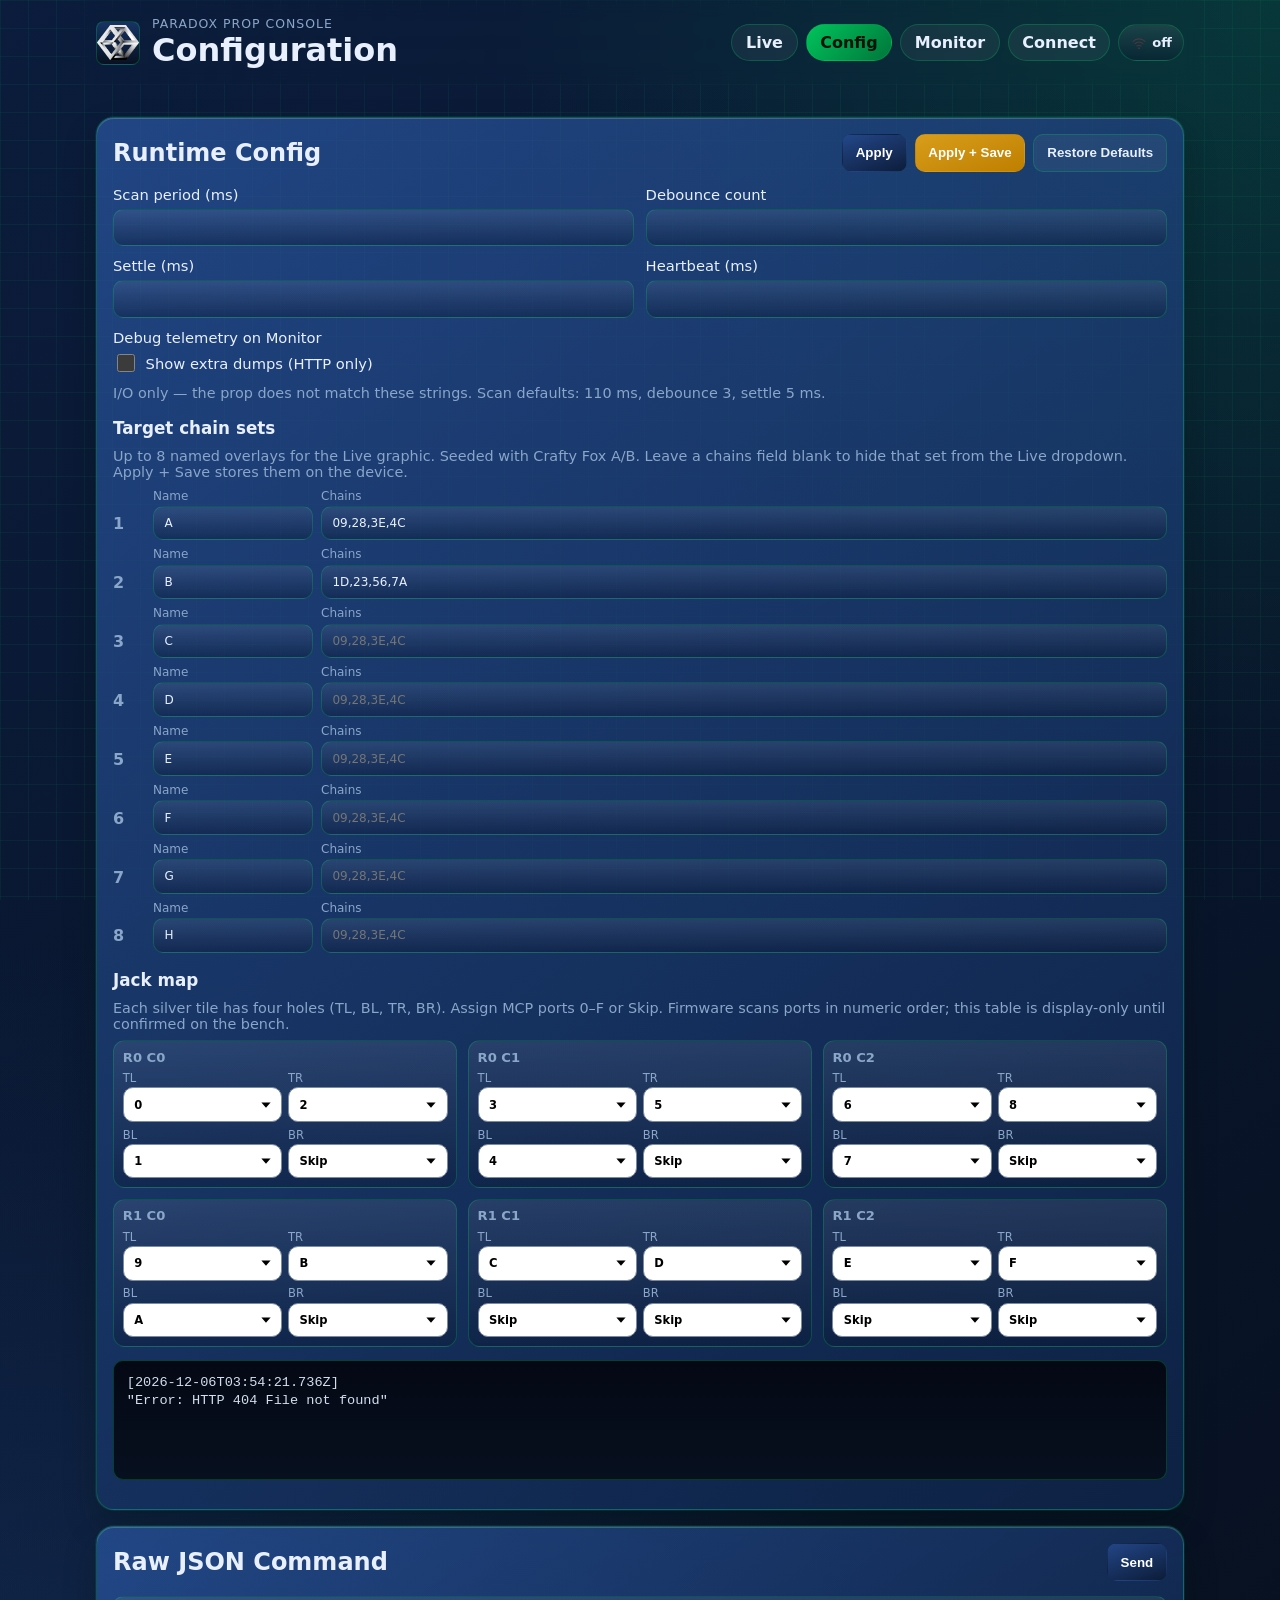
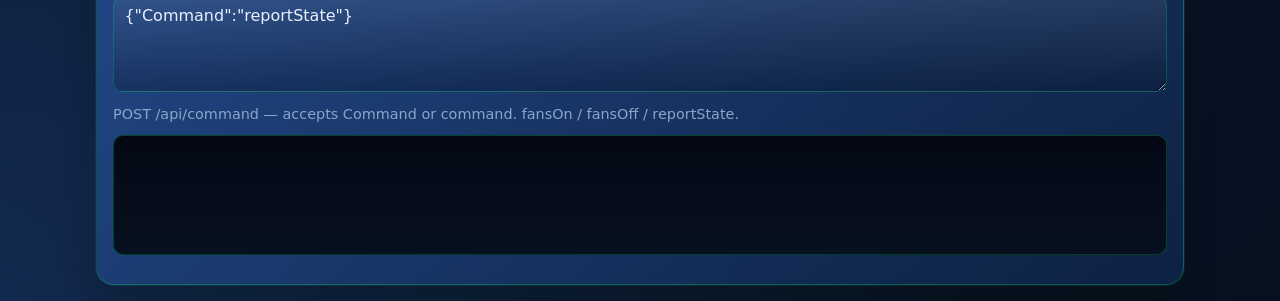
==== main/webui/config.html @ 0e757f71 "Publish px-patch-v1 0.05 as its own repository. Co-authored-by: Cursor <cursoragent@cursor.com>" ====
<!doctype html>
<html lang="en">
<head>
    <meta charset="utf-8">
    <meta name="viewport" content="width=device-width, initial-scale=1">
    <title>PX-Patch-V1 Config</title>
    <link rel="stylesheet" href="styles.css?v=patch15">
</head>
<body>
    <div class="bg-grid" aria-hidden="true"></div>
    <header class="topbar wrap">
        <div class="brand">
            <img src="assets/logo.png" alt="Logo" class="brand-logo" loading="lazy" decoding="async" onerror="this.style.display='none'">
            <div>
                <p class="kicker">Paradox Prop Console</p>
                <h1>Configuration</h1>
            </div>
        </div>
        <nav class="tabs">
            <a class="tab" href="index.html">Live</a>
            <a class="tab active" href="config.html">Config</a>
            <a class="tab" href="monitor.html">Monitor</a>
            <a class="tab" href="connection.html">Connect</a>
            <div class="status-icons" id="statusIcons"></div>
        </nav>
    </header>

    <main class="wrap layout single">
        <section class="panel wide">
            <div class="panel-head">
                <h2>Runtime Config</h2>
                <div class="row-actions">
                    <button id="applyConfig" class="btn">Apply</button>
                    <button id="saveConfig" class="btn btn-warn">Apply + Save</button>
                    <button id="restoreDefaults" class="btn btn-ghost">Restore Defaults</button>
                </div>
            </div>
            <form id="configForm" class="form-grid">
                <label>Scan period (ms)
                    <input name="scanPeriodMs" type="number" min="20" step="10">
                </label>
                <label>Debounce count
                    <input name="debounceCount" type="number" min="1" max="20">
                </label>
                <label>Settle (ms)
                    <input name="settleMs" type="number" min="1" step="1">
                </label>
                <label>Heartbeat (ms)
                    <input name="heartbeatInterval" type="number" min="100" step="100">
                </label>
                <label class="toggle-field">Debug telemetry on Monitor
                    <span class="toggle-row">
                        <input name="debug" type="checkbox">
                        <span>Show extra dumps (HTTP only)</span>
                    </span>
                </label>
            </form>
            <p class="hint">I/O only — the prop does not match these strings. Scan defaults: 110 ms, debounce 3, settle 5 ms.</p>
            <h3 class="subhead">Target chain sets</h3>
            <p class="hint">Up to 8 named overlays for the Live graphic. Seeded with Crafty Fox A/B. Leave a chains field blank to hide that set from the Live dropdown. Apply + Save stores them on the device.</p>
            <div class="target-sets" id="targetSets"></div>
            <h3 class="subhead">Jack map</h3>
            <p class="hint">Each silver tile has four holes (TL, BL, TR, BR). Assign MCP ports 0–F or Skip. Firmware scans ports in numeric order; this table is display-only until confirmed on the bench.</p>
            <div class="jack-map" id="jackMap"></div>
            <pre id="configLog" class="log"></pre>
        </section>

        <section class="panel wide">
            <div class="panel-head">
                <h2>Raw JSON Command</h2>
                <button id="sendRaw" class="btn">Send</button>
            </div>
            <textarea id="rawCommand" rows="4">{"Command":"reportState"}</textarea>
            <p class="hint">POST /api/command — accepts Command or command. fansOn / fansOff / reportState.</p>
            <pre id="rawLog" class="log"></pre>
        </section>
    </main>

    <script src="app.js?v=patch15"></script>
    <script>
        (function boot(attempt) {
            if (window.PX && typeof window.PX.pageConfig === "function") {
                window.PX.pageConfig();
                return;
            }
            if (attempt >= 6) {
                var log = document.getElementById("configLog");
                if (log) log.textContent = "Failed to load app.js after retries. Hard-refresh the page.";
                return;
            }
            var s = document.createElement("script");
            s.src = "app.js?r=" + Date.now() + "-" + attempt;
            s.onload = function () { boot(attempt + 1); };
            s.onerror = function () { setTimeout(function () { boot(attempt + 1); }, 200 * (attempt + 1)); };
            document.head.appendChild(s);
        })(0);
    </script>
</body>
</html>
---- main/webui/styles.css ----
@font-face {
    font-family: "DSEG7 Classic";
    src: url("assets/fonts/DSEG7Classic-Regular.woff2") format("woff2");
    font-weight: 400;
    font-style: normal;
    font-display: swap;
}

:root {
    /* Signal Glass: navy stage, lighter navy panes, green accent (logo family). */
    --blue: #1a3a6e;
    --blue-mid: #2a56a0;
    --blue-deep: #07101f;
    --green: #00a651;
    --green-bright: #00c45c;
    --green-deep: #00763a;
    --ink: #e8f0ff;
    --muted: #8aa6c8;
    --paper: #07101f;
    --surface: #0b1c3c;
    --panel: linear-gradient(145deg, rgba(42, 86, 160, 0.72) 0%, rgba(14, 36, 72, 0.88) 100%);
    --metric: linear-gradient(180deg, rgba(255, 255, 255, 0.08), rgba(8, 20, 44, 0.35));
    --line: rgba(0, 196, 92, 0.28);
    --grid: rgba(0, 166, 81, 0.10);
    --accent: var(--green-bright);
    --accent-soft: #2fd67a;
    --ok: var(--green-bright);
    --ok-ink: #03140a;
    --warn: #f0a92a;
    --bad: #ef4444;
    --danger: var(--bad);
    --shadow: 0 16px 32px rgba(0, 20, 10, 0.28);
    --cta: linear-gradient(135deg, var(--green-bright), var(--green-deep));
    --tab-bg: rgba(255, 255, 255, 0.05);
}

* {
    box-sizing: border-box;
}

html {
    color-scheme: dark;
}

body {
    margin: 0;
    color: var(--ink);
    font-family: "Segoe UI", "Avenir Next", system-ui, sans-serif;
    background:
        radial-gradient(circle at 100% 0%, rgba(0, 166, 81, 0.22), transparent 34%),
        radial-gradient(circle at 0% 100%, rgba(26, 58, 110, 0.55), transparent 42%),
        linear-gradient(145deg, #0b1c3c 0%, #07101f 100%);
    min-height: 100vh;
}

h1, h2, h3 {
    font-family: "Segoe UI", "Trebuchet MS", system-ui, sans-serif;
    margin: 0;
}

.bg-grid {
    position: fixed;
    inset: 0;
    pointer-events: none;
    opacity: 1;
    background-image: linear-gradient(var(--grid) 1px, transparent 1px),
        linear-gradient(90deg, var(--grid) 1px, transparent 1px);
    background-size: 28px 28px;
}

.wrap {
    max-width: 1120px;
    margin: 0 auto;
    padding: 1rem;
}

.topbar {
    display: flex;
    align-items: center;
    justify-content: space-between;
    gap: 1rem;
    position: sticky;
    top: 0;
    z-index: 10;
    backdrop-filter: blur(8px);
}

.battery-badge {
    display: inline-flex;
    align-items: center;
    gap: 0.4rem;
    font-weight: 700;
    font-size: 0.85rem;
}

.status-icons {
    display: inline-flex;
    align-items: center;
    gap: 0.5rem;
    margin-left: auto;
    border-radius: 999px;
    border: 1px solid var(--line);
    padding: 0.3rem 0.7rem;
    background: var(--metric);
}

.battery-good {
    color: var(--ok);
}

.battery-warn {
    color: var(--warn);
}

.battery-bad {
    color: var(--bad);
}

.battery-usb {
    color: var(--muted);
}

.battery-icon {
    width: 22px;
    height: 14px;
    display: inline-flex;
    align-items: center;
}

.battery-svg {
    width: 22px;
    height: 14px;
    display: block;
}

.brand {
    display: flex;
    align-items: center;
    gap: 0.75rem;
}

.brand-logo {
    width: 44px;
    height: 44px;
    object-fit: contain;
    border-radius: 8px;
    background: linear-gradient(180deg, rgba(26, 58, 110, 0.8), rgba(8, 16, 32, 0.9));
    border: 1px solid var(--line);
}

.kicker {
    margin: 0;
    color: var(--muted);
    font-size: 0.78rem;
    letter-spacing: 0.08em;
    text-transform: uppercase;
}

.tabs {
    display: flex;
    gap: 0.5rem;
}

.tab {
    text-decoration: none;
    color: var(--ink);
    border: 1px solid var(--line);
    background: var(--tab-bg);
    padding: 0.5rem 0.85rem;
    border-radius: 999px;
    font-weight: 600;
}

.tab.active {
    background: var(--cta);
    color: var(--ok-ink);
}

.layout {
    display: grid;
    grid-template-columns: 1.2fr 1fr;
    gap: 1rem;
    align-items: start;
    margin-top: 1rem;
}

.layout.single {
    grid-template-columns: 1fr;
}

.layout.live-layout {
    grid-template-columns: minmax(0, 1.7fr) minmax(260px, 0.9fr);
    align-items: start;
}

.panel {
    background: var(--panel);
    border: 1px solid var(--line);
    border-radius: 18px;
    box-shadow:
        inset 0 1px 0 rgba(255, 255, 255, 0.18),
        0 0 0 1px rgba(0, 196, 92, 0.12),
        var(--shadow);
    padding: 1rem;
    overflow: hidden;
    animation: rise 420ms ease both;
}

.panel.wide {
    grid-column: 1 / -1;
}

.panel-head {
    display: flex;
    justify-content: space-between;
    align-items: center;
    gap: 1rem;
    margin-bottom: 0.9rem;
}

.row-actions {
    display: flex;
    gap: 0.5rem;
    flex-wrap: wrap;
}

.badge {
    border-radius: 999px;
    padding: 0.35rem 0.7rem;
    background: var(--metric);
    border: 1px solid var(--line);
    text-transform: capitalize;
}

.badge.state-ready {
    background: var(--cta);
    color: var(--ok-ink);
    border-color: transparent;
}

.badge.state-not-ready {
    background: linear-gradient(160deg, #f0a92a, #b57500);
    color: #1a1408;
    border-color: transparent;
}

.badge.state-running {
    background: linear-gradient(180deg, rgba(255, 255, 255, 0.16), rgba(8, 20, 44, 0.4));
    color: var(--ink);
    border-color: rgba(232, 240, 255, 0.2);
}

.badge.state-paused {
    background: linear-gradient(160deg, #d6b33e, #bd9700);
    color: #1a1408;
    border-color: transparent;
}

.badge.state-solved {
    background: linear-gradient(135deg, var(--green), var(--green-deep));
    color: var(--ok-ink);
    border-color: transparent;
}

.badge.state-failed {
    background: linear-gradient(160deg, #ef4444, #9f1f1f);
    color: #fff;
    border-color: transparent;
}

.metrics {
    display: grid;
    grid-template-columns: repeat(3, minmax(0, 1fr));
    gap: 0.75rem;
}

.metric {
    background: var(--metric);
    border: 1px solid var(--line);
    border-radius: 12px;
    padding: 0.8rem;
}

.metric p {
    margin: 0 0 0.35rem;
    color: var(--muted);
    font-size: 0.84rem;
}

.metric h3 {
    font-size: 1.35rem;
}

.text-ok {
    color: var(--ok);
}

.text-warn {
    color: var(--warn);
}

.text-bad {
    color: var(--bad);
}

.text-muted {
    color: var(--muted);
}

.hidden {
    display: none !important;
}

.btn-grid {
    display: grid;
    grid-template-columns: repeat(2, minmax(0, 1fr));
    gap: 0.65rem;
}

.btn {
    border: 1px solid transparent;
    background: linear-gradient(160deg, rgba(36, 72, 140, 0.9), rgba(12, 28, 56, 0.95));
    color: #fff;
    font-weight: 700;
    border-radius: 10px;
    padding: 0.65rem 0.8rem;
    cursor: pointer;
}

.btn:hover {
    filter: saturate(1.1);
}

.btn:active {
    transform: translateY(1px);
}

.btn-ghost {
    color: var(--ink);
    background: var(--tab-bg);
    border-color: var(--line);
}

.btn-warn {
    background: linear-gradient(160deg, #d89d1b, #bf7f00);
}

.btn-danger {
    background: linear-gradient(160deg, #d15151, #ab3030);
}

.btn-start {
    background: var(--cta);
    color: var(--ok-ink);
}

.btn-resume {
    background: var(--cta);
    color: var(--ok-ink);
}

.btn-pause {
    background: linear-gradient(160deg, #d6b33e, #bd9700);
    color: #1a1a1a;
}

.btn-solve {
    background: var(--cta);
    color: var(--ok-ink);
}

.input-indicators {
    display: flex;
    justify-content: flex-start;
    flex-wrap: wrap;
    gap: 0.4rem;
    padding: 0.6rem 0 0;
}

.input-dot {
    display: inline-flex;
    align-items: center;
    justify-content: center;
    width: 1.6rem;
    height: 1.6rem;
    border-radius: 50%;
    font-size: 0.75rem;
    font-weight: 800;
    color: #fff;
    line-height: 1;
}

.input-dot.connected {
    background: var(--ok);
}

.input-dot.disconnected {
    background: var(--bad);
}

.input-dot.inactive {
    background: #b0b0b0;
}

#gameStatePanel.state-ready {
    background: linear-gradient(180deg, rgba(0, 196, 92, 0.28), rgba(14, 36, 72, 0.78));
}

#gameStatePanel.state-not-ready {
    background: linear-gradient(180deg, rgba(240, 169, 42, 0.28), rgba(14, 36, 72, 0.78));
}

#gameStatePanel.state-running {
    background: linear-gradient(180deg, rgba(42, 86, 160, 0.45), rgba(14, 36, 72, 0.78));
}

#gameStatePanel.state-paused {
    background: linear-gradient(180deg, rgba(214, 179, 62, 0.28), rgba(14, 36, 72, 0.78));
}

#gameStatePanel.state-solved {
    background: linear-gradient(180deg, rgba(0, 166, 81, 0.38), rgba(14, 36, 72, 0.78));
}

#gameStatePanel.state-failed {
    background: linear-gradient(180deg, rgba(239, 68, 68, 0.38), rgba(14, 36, 72, 0.78));
}

.wifi-status {
    display: flex;
    align-items: center;
    gap: 0.5rem;
    margin-bottom: 0.7rem;
    font-weight: 600;
}

.wifi-badge {
    display: inline-flex;
    align-items: center;
    gap: 0.35rem;
    font-size: 0.82rem;
    font-weight: 700;
}

.network-name-row {
    display: flex;
    align-items: flex-end;
    gap: 0.7rem;
}

.network-name-label {
    flex: 1;
    display: flex;
    flex-direction: column;
    gap: 0.35rem;
    font-size: 0.92rem;
}

.toggle-row {
    display: flex;
    align-items: center;
    gap: 0.5rem;
    cursor: pointer;
    font-size: 0.92rem;
}

.toggle-row input[type="checkbox"] {
    width: 1.1rem;
    height: 1.1rem;
    accent-color: var(--accent);
    cursor: pointer;
}

.ap-bottom-row {
    display: flex;
    align-items: center;
    justify-content: space-between;
    gap: 0.7rem;
    flex-wrap: wrap;
}

.row-actions-right {
    display: flex;
    gap: 0.5rem;
    flex-wrap: wrap;
    margin-left: auto;
}

.inline-form {
    display: flex;
    align-items: center;
    flex-wrap: wrap;
    gap: 0.55rem;
}

input,
textarea {
    width: 100%;
    border: 1px solid var(--line);
    border-radius: 10px;
    padding: 0.58rem 0.65rem;
    background: var(--metric);
    color: var(--ink);
    font: inherit;
}

select {
    width: 100%;
    border: 1px solid #7a8aa0;
    border-radius: 10px;
    padding: 0.58rem 1.85rem 0.58rem 0.65rem;
    background-color: #ffffff;
    background-image: url("data:image/svg+xml,%3Csvg xmlns='http://www.w3.org/2000/svg' width='12' height='8' viewBox='0 0 12 8'%3E%3Cpath fill='%23000000' d='M1.4 1.6h9.2L6 6.8z'/%3E%3C/svg%3E");
    background-repeat: no-repeat;
    background-position: right 0.6rem center;
    background-size: 12px 8px;
    color: #000000;
    -webkit-text-fill-color: #000000;
    forced-color-adjust: none;
    color-scheme: light;
    font: inherit;
    font-weight: 800;
    appearance: none;
    -webkit-appearance: none;
}

select option,
select optgroup {
    color: #000000;
    -webkit-text-fill-color: #000000;
    background-color: #ffffff;
    color-scheme: light;
    font-weight: 700;
}

.inline-form input {
    max-width: 300px;
}

.toggle {
    display: inline-flex;
    align-items: center;
    gap: 0.4rem;
}

.toggle input {
    width: auto;
}

.form-grid {
    display: grid;
    grid-template-columns: repeat(2, minmax(0, 1fr));
    gap: 0.7rem;
    align-items: start;
}

.form-grid label {
    display: flex;
    flex-direction: column;
    gap: 0.35rem;
    font-size: 0.92rem;
}

.topic-value {
    margin-top: 0;
    min-height: 2.45rem;
    display: flex;
    align-items: center;
    font-weight: 600;
    color: var(--ink);
    word-break: break-all;
}

.detail-grid {
    display: grid;
    grid-template-columns: repeat(2, minmax(0, 1fr));
    gap: 0.6rem;
}

.detail-item {
    display: flex;
    align-items: baseline;
    justify-content: space-between;
    gap: 0.75rem;
    padding: 0.55rem 0.7rem;
    border: 1px solid var(--line);
    border-radius: 10px;
    background: var(--metric);
}

.detail-item span {
    color: var(--muted);
    font-size: 0.85rem;
}

.connection-detail-item {
    width: 100%;
    box-sizing: border-box;
}

.input-suffix-wrap {
    display: flex;
    align-items: center;
    gap: 0.45rem;
}

.input-suffix {
    border: 1px solid var(--line);
    border-radius: 8px;
    padding: 0.45rem 0.55rem;
    background: var(--metric);
    color: var(--muted);
    font-size: 0.85rem;
    white-space: nowrap;
}

.device-apply-wrap {
    display: flex;
    align-items: flex-end;
}

.ssid-list {
    display: grid;
    grid-template-columns: repeat(2, minmax(0, 1fr));
    gap: 0.55rem;
}

.ssid-item {
    display: flex;
    align-items: center;
    justify-content: space-between;
    gap: 0.6rem;
    border: 1px solid var(--line);
    border-radius: 10px;
    padding: 0.55rem 0.65rem;
    background: var(--metric);
    cursor: pointer;
}

.ssid-meta {
    display: inline-flex;
    align-items: center;
    gap: 0.45rem;
    color: var(--muted);
    font-size: 0.82rem;
}

.wifi-icon {
    width: 16px;
    height: 16px;
    display: inline-flex;
    align-items: center;
}

.wifi-svg {
    width: 16px;
    height: 16px;
    display: block;
}

.hint {
    margin: 0.6rem 0 0;
    color: var(--muted);
    font-size: 0.9rem;
}

.log {
    margin-top: 0.8rem;
    min-height: 120px;
    max-height: 270px;
    overflow: auto;
    border-radius: 10px;
    border: 1px solid var(--line);
    background: linear-gradient(180deg, #040814, #07101f);
    color: #d5deee;
    padding: 0.8rem;
    white-space: pre-wrap;
    word-break: break-word;
    font-size: 0.85rem;
    line-height: 1.35;
}

.pulse {
    position: relative;
    overflow: hidden;
}

.pulse::after {
    content: "";
    position: absolute;
    inset: -40% auto auto -40%;
    width: 180px;
    height: 180px;
    background: radial-gradient(circle, rgba(0, 196, 92, 0.22), transparent 68%);
    animation: drift 5s ease-in-out infinite;
}

@keyframes rise {
    from {
        opacity: 0;
        transform: translateY(8px);
    }
    to {
        opacity: 1;
        transform: translateY(0);
    }
}

@keyframes drift {
    0%, 100% { transform: translate(0, 0); }
    50% { transform: translate(16px, 14px); }
}

@media (max-width: 820px) {
    .topbar {
        flex-direction: column;
        align-items: flex-start;
    }

    .layout,
    .form-grid {
        grid-template-columns: 1fr;
    }

    .detail-grid,
    .ssid-list {
        grid-template-columns: 1fr;
    }

    .metrics,
    .btn-grid {
        grid-template-columns: repeat(2, minmax(0, 1fr));
    }

    .inline-form input {
        max-width: 100%;
    }
}

/* Fuse-specific Monitor / Live extras */
.metric-note {
    margin: 0.35rem 0 0;
    color: var(--muted);
    font-size: 0.78rem;
}

.voltage-board {
    position: relative;
    height: 460px;
    border-radius: 14px;
    border: 1px solid rgba(184, 115, 51, 0.35);
    background:
        radial-gradient(circle at 18% 12%, rgba(184, 115, 51, 0.16), transparent 36%),
        linear-gradient(180deg, #3a2414 0%, #24160d 55%, #1a1009 100%);
    overflow: hidden;
}

.voltage-wires {
    position: absolute;
    inset: 0;
    width: 100%;
    height: 100%;
    pointer-events: none;
    z-index: 0;
}

.voltage-wires .wire {
    fill: none;
    stroke: #c9a36a;
    stroke-width: 2.2;
    stroke-linecap: round;
    stroke-linejoin: round;
    vector-effect: non-scaling-stroke;
}

.led-mod,
.fuse-holder,
.gnd-mod,
.row-need {
    position: absolute;
    z-index: 1;
}

.led-mod {
    width: 28%;
    padding: 0.4rem 0.5rem 0.45rem;
    border-radius: 8px;
    background: linear-gradient(180deg, #8a5a28 0%, #5a3514 42%, #2a160a 100%);
    box-shadow:
        inset 0 1px 0 rgba(255, 220, 170, 0.35),
        0 6px 14px rgba(0, 0, 0, 0.35);
    border: 2px solid #c48a48;
}

.led-in {
    left: 3%;
    top: 5%;
}

.led-out {
    left: 3%;
    top: 46%;
}

.led-mod p {
    margin: 0 0 0.28rem;
    color: #e8c99a;
    font-size: 0.68rem;
    letter-spacing: 0.08em;
    text-transform: uppercase;
}

.led-mod .metric-note {
    color: #c9a36a;
}

.led-mod .seven-seg {
    display: flex;
    align-items: center;
    justify-content: center;
    min-height: 2.35rem;
    border-radius: 4px;
    background: #050505;
    border: 1px solid #1a1a1a;
    color: #ff3a22;
    text-shadow: 0 0 10px rgba(255, 58, 34, 0.55);
    font-family: "DSEG7 Classic", "Consolas", ui-monospace, monospace;
    font-size: 1.55rem;
    letter-spacing: 0.08em;
    padding: 0.2rem 0.35rem;
}

.led-mod.is-off .seven-seg {
    color: #4a1510;
    text-shadow: none;
}

.fuse-holder {
    width: 14%;
    height: auto;
    aspect-ratio: 1.7 / 1;
    display: flex;
    align-items: center;
    justify-content: center;
    padding: 0.15rem 0.2rem;
    text-align: center;
    border-radius: 8px;
    border: 8px solid #d7b07a;
    background: linear-gradient(180deg, #6a4420, #2c1a0c);
    box-shadow: none;
    outline: none;
}

.fuse-holder strong {
    display: block;
    font-size: 1.2rem;
    font-weight: 800;
    letter-spacing: 0.02em;
}

.fuse-holder .fuse-x {
    font-size: 2.1rem;
    font-weight: 900;
    line-height: 1;
    color: #c9d2e0;
}

.fuse-holder.vacant {
    background: repeating-linear-gradient(135deg, #2a1c10 0 8px, #1a120b 8px 16px);
    color: #9aa8bc;
    border-style: dashed;
}

.fuse-holder.match {
    border-color: var(--ok);
}

.fuse-holder.mismatch {
    border-color: var(--bad);
}

#fuseHolderA { left: 40%; top: 9%; }
#fuseHolderB { left: 40%; top: 37%; }
#fuseHolderC { left: 56.5%; top: 37%; }
#fuseHolderD { left: 73%; top: 37%; }
#fuseHolderE { left: 3.5%; top: 79%; }
#fuseHolderF { left: 19%; top: 79%; }

.row-need {
    color: #f0ddc0;
    font-size: 0.82rem;
    font-weight: 700;
    letter-spacing: 0.03em;
    white-space: nowrap;
    pointer-events: none;
    text-shadow: 0 1px 4px rgba(0, 0, 0, 0.65);
}

.row-need-top {
    left: 56%;
    top: 17%;
}

.row-need-mid {
    left: 40%;
    width: 47%;
    top: 55%;
    text-align: center;
}

.row-need-bot {
    left: 36%;
    top: 90%;
}

.gnd-mod {
    left: 88%;
    top: 90%;
    width: max-content;
    transform: translate(-50%, calc(-100% - 3px));
    display: flex;
    align-items: flex-end;
    justify-content: center;
    color: #f0ddc0;
    font-size: 1.2rem;
    font-weight: 800;
    letter-spacing: 0;
    line-height: 1;
    pointer-events: none;
}

.gnd-n {
    display: block;
    width: max-content;
    text-align: center;
}

.gnd-g,
.gnd-d {
    position: absolute;
    bottom: 0;
    line-height: 1;
}

.gnd-g {
    right: 100%;
}

.gnd-d {
    left: 100%;
}

.fuse-slots {
    display: grid;
    grid-template-columns: repeat(6, minmax(0, 1fr));
    gap: 0.45rem;
    margin-top: 0.9rem;
}

.fuse-slot {
    border-radius: 10px;
    padding: 0.55rem 0.35rem;
    text-align: center;
    border: 1px solid rgba(255, 255, 255, 0.12);
}

.fuse-slot .fuse-id {
    display: block;
    font-size: 0.72rem;
    letter-spacing: 0.08em;
    text-transform: uppercase;
    opacity: 0.85;
}

.fuse-slot strong {
    display: block;
    margin-top: 0.2rem;
    font-size: 1.05rem;
}

.fuse-2200 {
    background: #123a73;
    color: #dbe8ff;
}

.fuse-4700 {
    background: #7a1218;
    color: #ffd6d8;
}

.fuse-6800 {
    background: #c9a227;
    color: #1a1408;
}

.fuse-open {
    background: #2a3344;
    color: #9aa8bc;
}

.seg-row {
    display: grid;
    grid-template-columns: 1fr 1fr;
    gap: 0.75rem;
    margin-top: 0.9rem;
}

.seg-box {
    background: var(--metric);
    border: 1px solid var(--line);
    border-radius: 12px;
    padding: 0.7rem 0.8rem;
}

.seg-box p {
    margin: 0 0 0.35rem;
    color: var(--muted);
    font-size: 0.78rem;
    letter-spacing: 0.06em;
    text-transform: uppercase;
}

.seven-seg {
    font-family: "Consolas", "Cascadia Mono", ui-monospace, monospace;
    font-size: 1.85rem;
    letter-spacing: 0.12em;
    color: var(--green-bright);
    text-shadow: 0 0 12px rgba(0, 196, 92, 0.35);
}

.subhead {
    margin: 1.1rem 0 0.35rem;
    font-size: 1.05rem;
}

.toggle-field {
    grid-column: 1 / -1;
}

.adc-legend {
    margin-top: 0.4rem;
}

.adc-minis {
    display: flex;
    flex-direction: column;
    gap: 0.45rem;
    margin-top: 0.9rem;
}

.adc-mini-row {
    display: grid;
    grid-template-columns: 1.4rem 1fr 6.5rem;
    gap: 0.5rem;
    align-items: center;
}

.adc-mini-id {
    font-weight: 800;
    text-transform: uppercase;
    font-size: 0.82rem;
}

.adc-mini-val {
    color: var(--muted);
    font-size: 0.78rem;
    text-align: right;
}

.adc-bar-mini {
    height: 18px;
}

.adc-bar-mini .adc-band {
    height: 18px;
}

.adc-bar-mini .adc-marker {
    height: 22px;
    top: -2px;
}

.adc-bar {
    position: relative;
    height: 72px;
    border-radius: 12px;
    overflow: visible;
    border: 1px solid var(--line);
    background: #040814;
}

.adc-band {
    position: absolute;
    top: 0;
    height: 42px;
    display: flex;
    align-items: center;
    justify-content: center;
    font-size: 0.72rem;
    font-weight: 700;
    color: #041018;
    overflow: hidden;
}

.adc-band span {
    white-space: nowrap;
    padding: 0 0.2rem;
}

.band-open {
    background: repeating-linear-gradient(135deg, #3a4458 0 8px, #2a3344 8px 16px);
    color: #d5deee;
}

.band-6800 {
    background: #c9a227;
    color: #1a1408;
}

.band-4700 {
    background: #7a1218;
    color: #ffd6d8;
}

.band-2200 {
    background: #123a73;
    color: #dbe8ff;
}

.adc-tick {
    position: absolute;
    top: 42px;
    width: 1px;
    height: 10px;
    background: rgba(232, 240, 255, 0.55);
    transform: translateX(-0.5px);
}

.adc-tick span {
    position: absolute;
    top: 12px;
    left: 50%;
    transform: translateX(-50%);
    font-size: 0.68rem;
    color: var(--muted);
    white-space: nowrap;
}

.adc-marker {
    position: absolute;
    top: -4px;
    width: 2px;
    height: 46px;
    background: #fff;
    box-shadow: 0 0 8px rgba(255, 255, 255, 0.7);
    transform: translateX(-1px);
    z-index: 2;
}

.adc-marker i {
    position: absolute;
    top: -16px;
    left: 50%;
    transform: translateX(-50%);
    font-style: normal;
    font-size: 0.72rem;
    font-weight: 800;
    color: #fff;
    text-transform: uppercase;
}

.adc-marker.open {
    background: var(--bad);
    box-shadow: 0 0 8px rgba(239, 68, 68, 0.7);
}

.channel-table-wrap {
    overflow-x: auto;
}

.channel-table {
    width: 100%;
    border-collapse: collapse;
    font-size: 0.92rem;
}

.channel-table th,
.channel-table td {
    text-align: left;
    padding: 0.45rem 0.55rem;
    border-bottom: 1px solid var(--line);
}

.channel-table th {
    color: var(--muted);
    font-weight: 600;
    font-size: 0.8rem;
    text-transform: uppercase;
    letter-spacing: 0.04em;
}

.scenario-grid {
    display: grid;
    grid-template-columns: repeat(2, minmax(0, 1fr));
    gap: 0.75rem;
}

.scenario-card {
    display: block;
    text-decoration: none;
    color: var(--ink);
    background: var(--metric);
    border: 1px solid var(--line);
    border-radius: 12px;
    padding: 0.9rem;
}

.scenario-card h3 {
    margin: 0 0 0.35rem;
    font-size: 1.05rem;
}

.scenario-card p {
    margin: 0;
    color: var(--muted);
    font-size: 0.88rem;
}

.scenario-card:hover {
    border-color: var(--green-bright);
}

/* Valve Live / Monitor */
.valve-board {
    display: flex;
    flex-direction: column;
    gap: 0.85rem;
}

.valve-path {
    display: grid;
    grid-template-columns: repeat(4, minmax(0, 1fr));
    gap: 0.55rem;
}

.valve-station {
    border-radius: 12px;
    border: 1px solid var(--line);
    background: var(--metric);
    padding: 0.45rem 0.4rem 1.35rem;
    position: relative;
    display: flex;
    flex-direction: column;
    align-items: center;
    min-height: 10.4rem;
}

.valve-name {
    font-weight: 800;
    font-size: 0.95rem;
    letter-spacing: 0.06em;
    margin-bottom: 0.2rem;
}

.valve-id {
    position: absolute;
    left: 0.4rem;
    bottom: 0.28rem;
    font-size: 0.68rem;
    color: var(--muted);
    font-weight: 700;
}

.valve-swatch {
    width: 0.7rem;
    height: 0.7rem;
    border-radius: 999px;
    border: 1px solid rgba(255, 255, 255, 0.25);
    display: inline-block;
}

.valve-graphic {
    width: 7.4rem;
    height: 7.4rem;
    border-radius: 50%;
    border: 1px solid rgba(255, 255, 255, 0.16);
    display: grid;
    grid-template-columns: 1.55rem 1.55rem 1.55rem;
    grid-template-rows: 1.55rem 1.55rem 1.55rem;
    place-content: center;
    gap: 0.12rem;
    background: var(--valve-fill, transparent);
}

.seat {
    display: flex;
    align-items: center;
    justify-content: center;
    width: 1.55rem;
    height: 1.55rem;
    border-radius: 7px;
    border: 2px solid rgba(255, 255, 255, 0.14);
    background: rgba(8, 20, 44, 0.55);
    font-size: 0.66rem;
    font-weight: 800;
    color: var(--muted);
}

.seat.n { grid-column: 2; grid-row: 1; }
.seat.w { grid-column: 1; grid-row: 2; }
.seat.hub { grid-column: 2; grid-row: 2; visibility: hidden; }
.seat.e { grid-column: 3; grid-row: 2; }
.seat.s { grid-column: 2; grid-row: 3; }

.seat.current {
    background: #f0a92a;
    border-color: #f0a92a;
    color: #1a1408;
}

.seat.target {
    background: #000;
    border-color: #00c45c;
    color: #00c45c;
}

.seat.solved {
    background: #00c45c;
    border-color: #00c45c;
    color: #03140a;
}

.seat.off {
    opacity: 0.85;
}

.mode-row {
    display: flex;
    flex-wrap: wrap;
    gap: 0.4rem;
    align-items: center;
}

.badge.mode-io {
    background: var(--metric);
}

.badge.mode-fixed,
.badge.mode-order,
.badge.mode-targets {
    background: linear-gradient(135deg, #2a56a0, #0e2448);
}

.valve-config-wrap {
    overflow-x: auto;
    margin-top: 0.8rem;
}

.valve-config-table {
    width: 100%;
    border-collapse: collapse;
    font-size: 0.82rem;
}

.valve-config-table th,
.valve-config-table td {
    border-bottom: 1px solid rgba(255, 255, 255, 0.08);
    padding: 0.4rem 0.35rem;
    text-align: left;
    vertical-align: middle;
}

.valve-config-table input[type="text"],
.valve-config-table input[type="number"],
.valve-config-table select {
    min-width: 0;
}

.valve-config-table input[type="checkbox"] {
    width: 1.1rem;
    height: 1.1rem;
}

.valve-config-table .col-order,
.valve-config-table .col-target {
    display: none;
}

.valve-config-table.show-order .col-order,
.valve-config-table.show-target .col-target {
    display: table-cell;
}

@media (max-width: 820px) {
    .valve-path {
        grid-template-columns: repeat(2, minmax(0, 1fr));
    }
}

.solution-line {
    margin: 0.15rem 0 0;
    font-size: 0.88rem;
    color: var(--ink);
}

.mcp-grid {
    display: grid;
    grid-template-columns: repeat(3, minmax(0, 1fr));
    gap: 0.75rem;
}

.mcp-chip h3 {
    font-size: 0.92rem;
    margin-bottom: 0.4rem;
}

.pin-table {
    width: 100%;
    border-collapse: collapse;
    font-size: 0.72rem;
}

.pin-table th,
.pin-table td {
    border-bottom: 1px solid rgba(255, 255, 255, 0.06);
    padding: 0.22rem 0.28rem;
    text-align: left;
}

.pin-table .lvl-low { color: var(--ok); font-weight: 700; }
.pin-table .lvl-high { color: var(--muted); }
.pin-out { color: var(--warn); }

.reed-bits {
    display: inline-flex;
    gap: 0.25rem;
}

.reed-bit {
    width: 1.35rem;
    height: 1.35rem;
    border-radius: 5px;
    display: inline-flex;
    align-items: center;
    justify-content: center;
    font-size: 0.68rem;
    font-weight: 800;
    background: rgba(8, 20, 44, 0.5);
    border: 1px solid var(--line);
    color: var(--muted);
}

.reed-bit.low {
    background: var(--cta);
    color: var(--ok-ink);
    border-color: transparent;
}

.reed-bit.driven {
    box-shadow: 0 0 0 2px #f0a92a;
}

@media (max-width: 820px) {
    .mcp-grid {
        grid-template-columns: 1fr;
    }
}

@media (max-width: 820px) {
    .seg-row,
    .scenario-grid,
    .fuse-slots {
        grid-template-columns: 1fr 1fr 1fr;
    }

    .adc-mini-row {
        grid-template-columns: 1.2rem 1fr;
    }

    .adc-mini-val {
        grid-column: 2;
        text-align: left;
    }
}

/* Patch Live / Config / Monitor */
#gameStatePanel.panel.pulse {
    overflow: visible;
}

#gameStatePanel.pulse::after {
    inset: 0;
    width: auto;
    height: auto;
    border-radius: inherit;
    pointer-events: none;
}

.patch-board {
    margin-top: 0.55rem;
    border-radius: 14px;
    border: 1px solid rgba(180, 190, 210, 0.22);
    background:
        radial-gradient(circle at 12% 0%, rgba(160, 170, 190, 0.12), transparent 40%),
        linear-gradient(180deg, #1a2438 0%, #0c1424 100%);
    overflow: visible;
    display: flex;
    justify-content: center;
}

.patch-board svg {
    display: block;
    width: auto;
    height: auto;
    max-width: 100%;
    max-height: calc(100dvh - 210px);
}

.tile-plate {
    fill: url(#none);
    fill: #c5cdd8;
    stroke: #8b95a4;
    stroke-width: 2.5;
    filter: drop-shadow(0 8px 10px rgba(0, 0, 0, 0.35));
}

.patch-board svg .tile-plate {
    fill: url(#tileMetal);
    stroke: #6d7786;
}

.jack-ring {
    fill: #d8dee8;
    stroke: #4a5568;
    stroke-width: 2;
}

.jack-hole {
    fill: #0b1018;
}

.jack-skip .jack-ring {
    fill: #9aa3b0;
    stroke: #6b7380;
    stroke-dasharray: 4 3;
    opacity: 0.55;
}

.jack-skip .jack-hole {
    fill: #7d8694;
}

.jack-on .jack-ring {
    fill: #e8eef8;
    stroke: #f5c542;
    stroke-width: 3;
}

.jack-label {
    text-anchor: middle;
    font-size: 15px;
    font-weight: 800;
    fill: #102038;
    stroke: #e8edf4;
    stroke-width: 3px;
    paint-order: stroke fill;
    font-family: "Segoe UI", system-ui, sans-serif;
}

.jack-skip .jack-label {
    fill: transparent;
}

.cable {
    fill: none;
    stroke-linecap: round;
    stroke-linejoin: round;
}

.cable-target {
    stroke: #f5c542;
    stroke-width: 3.2;
    stroke-dasharray: 11 8;
    opacity: 0.9;
}

.cable-bad {
    stroke: #ef4444;
    stroke-width: 4.2;
}

.cable-ok {
    stroke: #00c45c;
    stroke-width: 5.1;
}

.patch-legend {
    display: flex;
    gap: 0.9rem;
    flex-wrap: wrap;
    margin: 0.15rem 0 0.2rem;
    font-size: 0.78rem;
    color: var(--muted);
}

.patch-legend span {
    display: inline-flex;
    align-items: center;
    gap: 0.35rem;
}

.lg {
    display: inline-block;
    width: 1.4rem;
    height: 0;
    border-top: 3px solid #f5c542;
}

.lg-target {
    border-top-style: dashed;
    border-top-color: #f5c542;
}

.lg-bad {
    border-top-style: solid;
    border-top-color: #ef4444;
}

.lg-ok {
    border-top-style: solid;
    border-top-color: #00c45c;
}

.overlay-label {
    display: inline-flex;
    align-items: center;
    gap: 0.4rem;
    font-size: 0.78rem;
    color: var(--muted);
}

.overlay-label select {
    width: auto;
    min-width: 10rem;
    padding: 0.28rem 0.45rem;
    font-size: 0.78rem;
}

.target-sets {
    display: grid;
    gap: 0.45rem;
    margin: 0.55rem 0 0.2rem;
}

.target-set-row {
    display: grid;
    grid-template-columns: 2rem minmax(7rem, 10rem) minmax(0, 1fr);
    gap: 0.5rem;
    align-items: end;
}

.target-set-idx {
    font-weight: 800;
    color: var(--muted);
    padding-bottom: 0.45rem;
}

.target-set-row label {
    display: flex;
    flex-direction: column;
    gap: 0.2rem;
    font-size: 0.75rem;
    color: var(--muted);
    margin: 0;
}

.target-set-row input {
    width: 100%;
}

.status-pills {
    display: flex;
    flex-wrap: wrap;
    gap: 0.4rem;
    margin-bottom: 0.7rem;
}

.pill {
    border-radius: 999px;
    padding: 0.28rem 0.65rem;
    border: 1px solid var(--line);
    background: var(--metric);
    font-size: 0.78rem;
    font-weight: 700;
}

.pill-ok {
    background: var(--cta);
    color: var(--ok-ink);
    border-color: transparent;
}

.pill-bad {
    background: linear-gradient(160deg, #ef4444, #9f1f1f);
    color: #fff;
    border-color: transparent;
}

.pill-off {
    color: var(--muted);
}

.port-strip {
    display: grid;
    grid-template-columns: repeat(8, minmax(0, 1fr));
    gap: 0.35rem;
}

.port-cell {
    text-align: center;
    padding: 0.45rem 0.2rem;
    border-radius: 8px;
    border: 1px solid var(--line);
    background: var(--metric);
    font-weight: 800;
}

.port-cell.on {
    background: var(--cta);
    color: var(--ok-ink);
    border-color: transparent;
}

.jack-map {
    display: grid;
    grid-template-columns: repeat(3, minmax(0, 1fr));
    gap: 0.65rem;
    margin-top: 0.5rem;
}

.jack-tile {
    border: 1px solid var(--line);
    border-radius: 12px;
    padding: 0.55rem;
    background: var(--metric);
}

.jack-tile h4 {
    margin: 0 0 0.4rem;
    font-size: 0.82rem;
    color: var(--muted);
}

.jack-tile-grid {
    display: grid;
    grid-template-columns: 1fr 1fr;
    gap: 0.35rem;
}

.jack-tile-grid label {
    display: flex;
    flex-direction: column;
    gap: 0.15rem;
    font-size: 0.72rem;
    color: var(--muted);
}

@media (max-width: 820px) {
    .jack-map,
    .port-strip {
        grid-template-columns: repeat(2, minmax(0, 1fr));
    }

    .live-layout {
        grid-template-columns: 1fr;
    }

    .target-set-row {
        grid-template-columns: 1.6rem 1fr;
    }

    .target-set-row label:last-child {
        grid-column: 1 / -1;
    }

    .patch-board svg {
        max-height: none;
        width: 100%;
    }
}
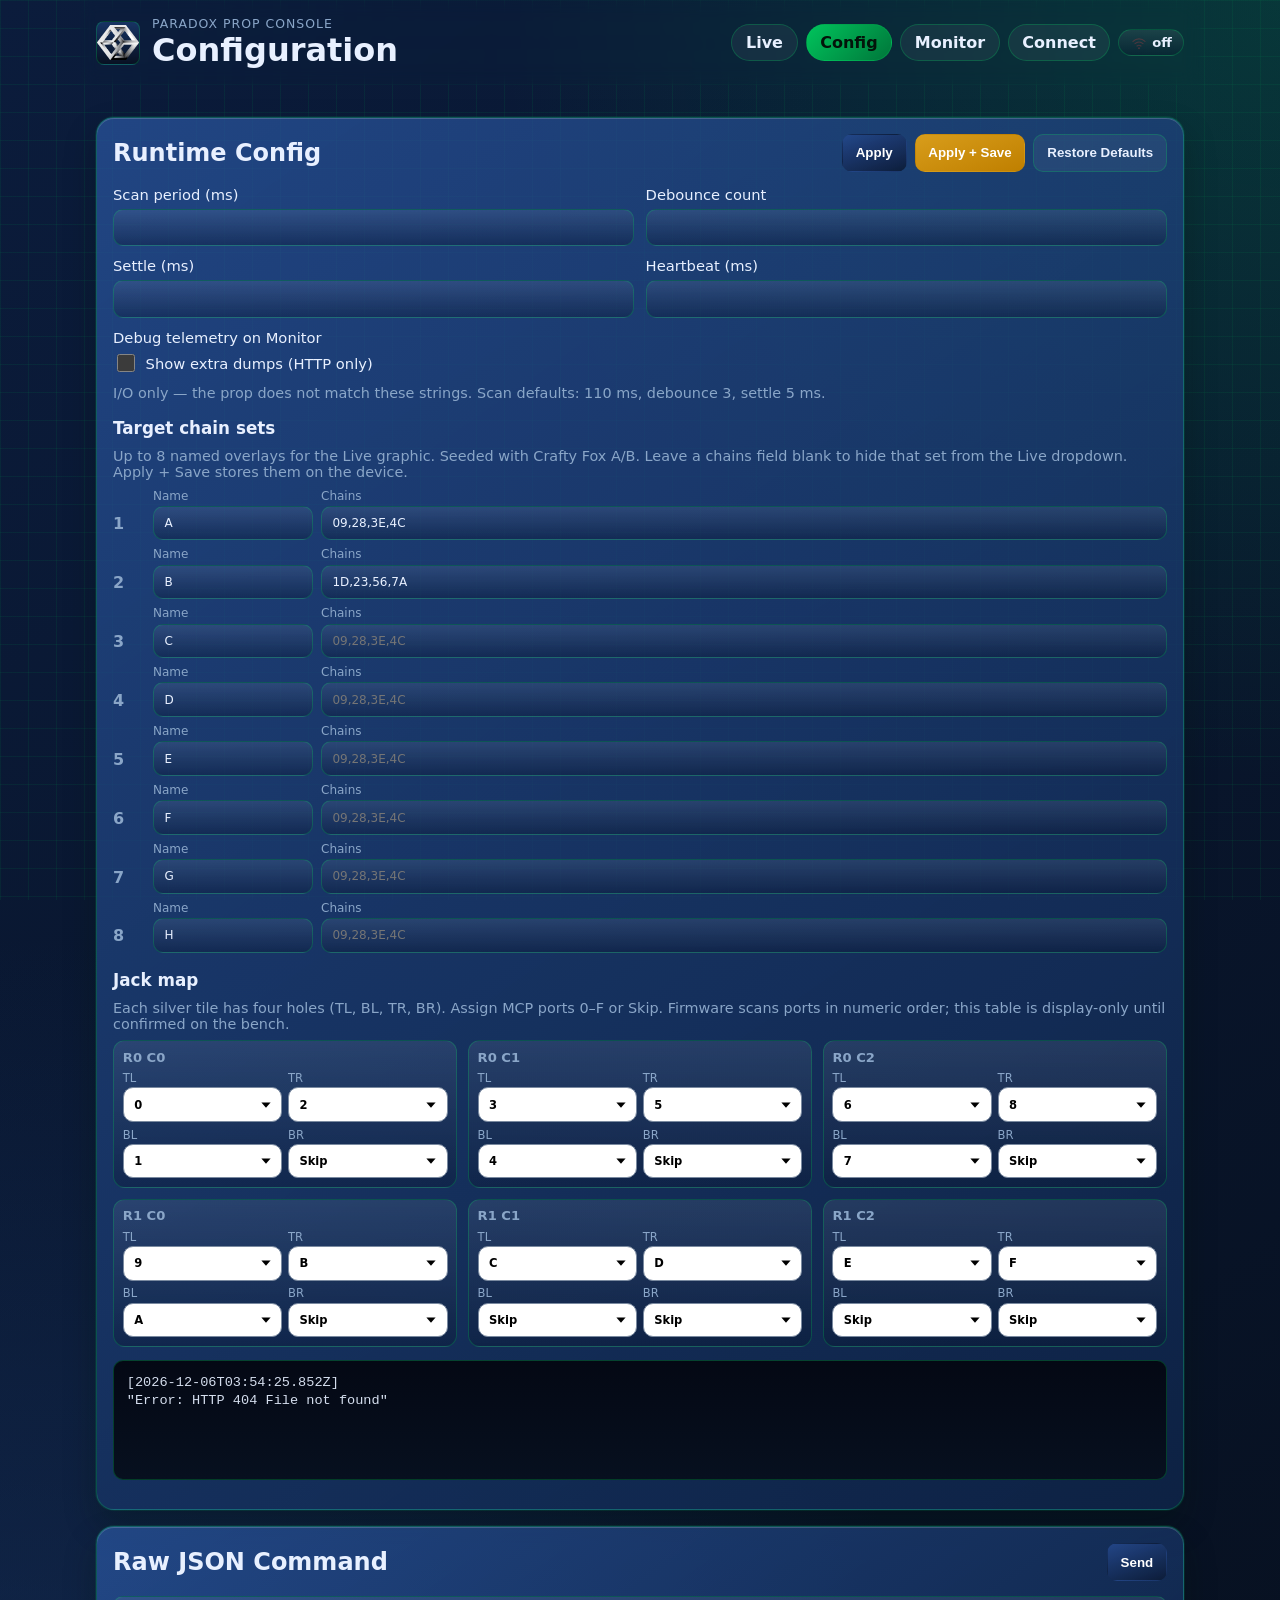
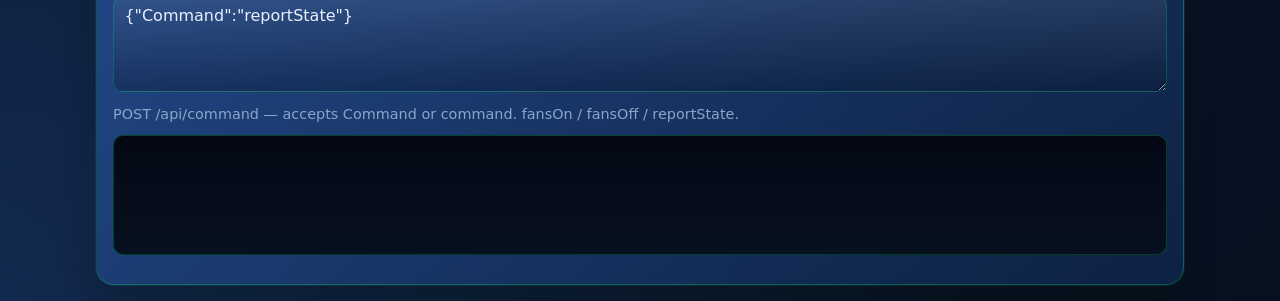
==== commit 64c6b77a: "Make admin UI usable on phone and tablet. Fix live-layout collapse and tab wrap; bump to 0.06 for OT" ====
--- a/main/webui/config.html
+++ b/main/webui/config.html
@@ -4,7 +4,7 @@
     <meta charset="utf-8">
     <meta name="viewport" content="width=device-width, initial-scale=1">
     <title>PX-Patch-V1 Config</title>
-    <link rel="stylesheet" href="styles.css?v=patch15">
+    <link rel="stylesheet" href="styles.css?v=patch16">
 </head>
 <body>
     <div class="bg-grid" aria-hidden="true"></div>
--- a/main/webui/styles.css
+++ b/main/webui/styles.css
@@ -158,7 +158,10 @@
 
 .tabs {
     display: flex;
+    flex-wrap: wrap;
     gap: 0.5rem;
+    align-items: center;
+    max-width: 100%;
 }
 
 .tab {
@@ -717,7 +720,20 @@
         align-items: flex-start;
     }
 
+    .tabs {
+        width: 100%;
+    }
+
+    .status-icons {
+        margin-left: 0;
+        flex: 1 1 100%;
+        justify-content: flex-end;
+        order: -1;
+    }
+
     .layout,
+    .layout.live-layout,
+    .layout.single,
     .form-grid {
         grid-template-columns: 1fr;
     }
@@ -732,8 +748,43 @@
         grid-template-columns: repeat(2, minmax(0, 1fr));
     }
 
+    .panel-head {
+        flex-wrap: wrap;
+    }
+
     .inline-form input {
         max-width: 100%;
+    }
+}
+
+/* Phone: stack dense grids; keep touch targets usable */
+@media (max-width: 520px) {
+    .wrap {
+        padding: 0.75rem;
+    }
+
+    .brand-logo {
+        width: 36px;
+        height: 36px;
+    }
+
+    .brand h1 {
+        font-size: 1.2rem;
+    }
+
+    .tab {
+        padding: 0.4rem 0.7rem;
+        font-size: 0.88rem;
+    }
+
+    .metrics,
+    .btn-grid {
+        grid-template-columns: 1fr;
+    }
+
+    .panel {
+        padding: 0.85rem;
+        border-radius: 14px;
     }
 }
 
@@ -1788,3 +1839,10 @@
         width: 100%;
     }
 }
+
+@media (max-width: 520px) {
+    .jack-map,
+    .port-strip {
+        grid-template-columns: 1fr;
+    }
+}
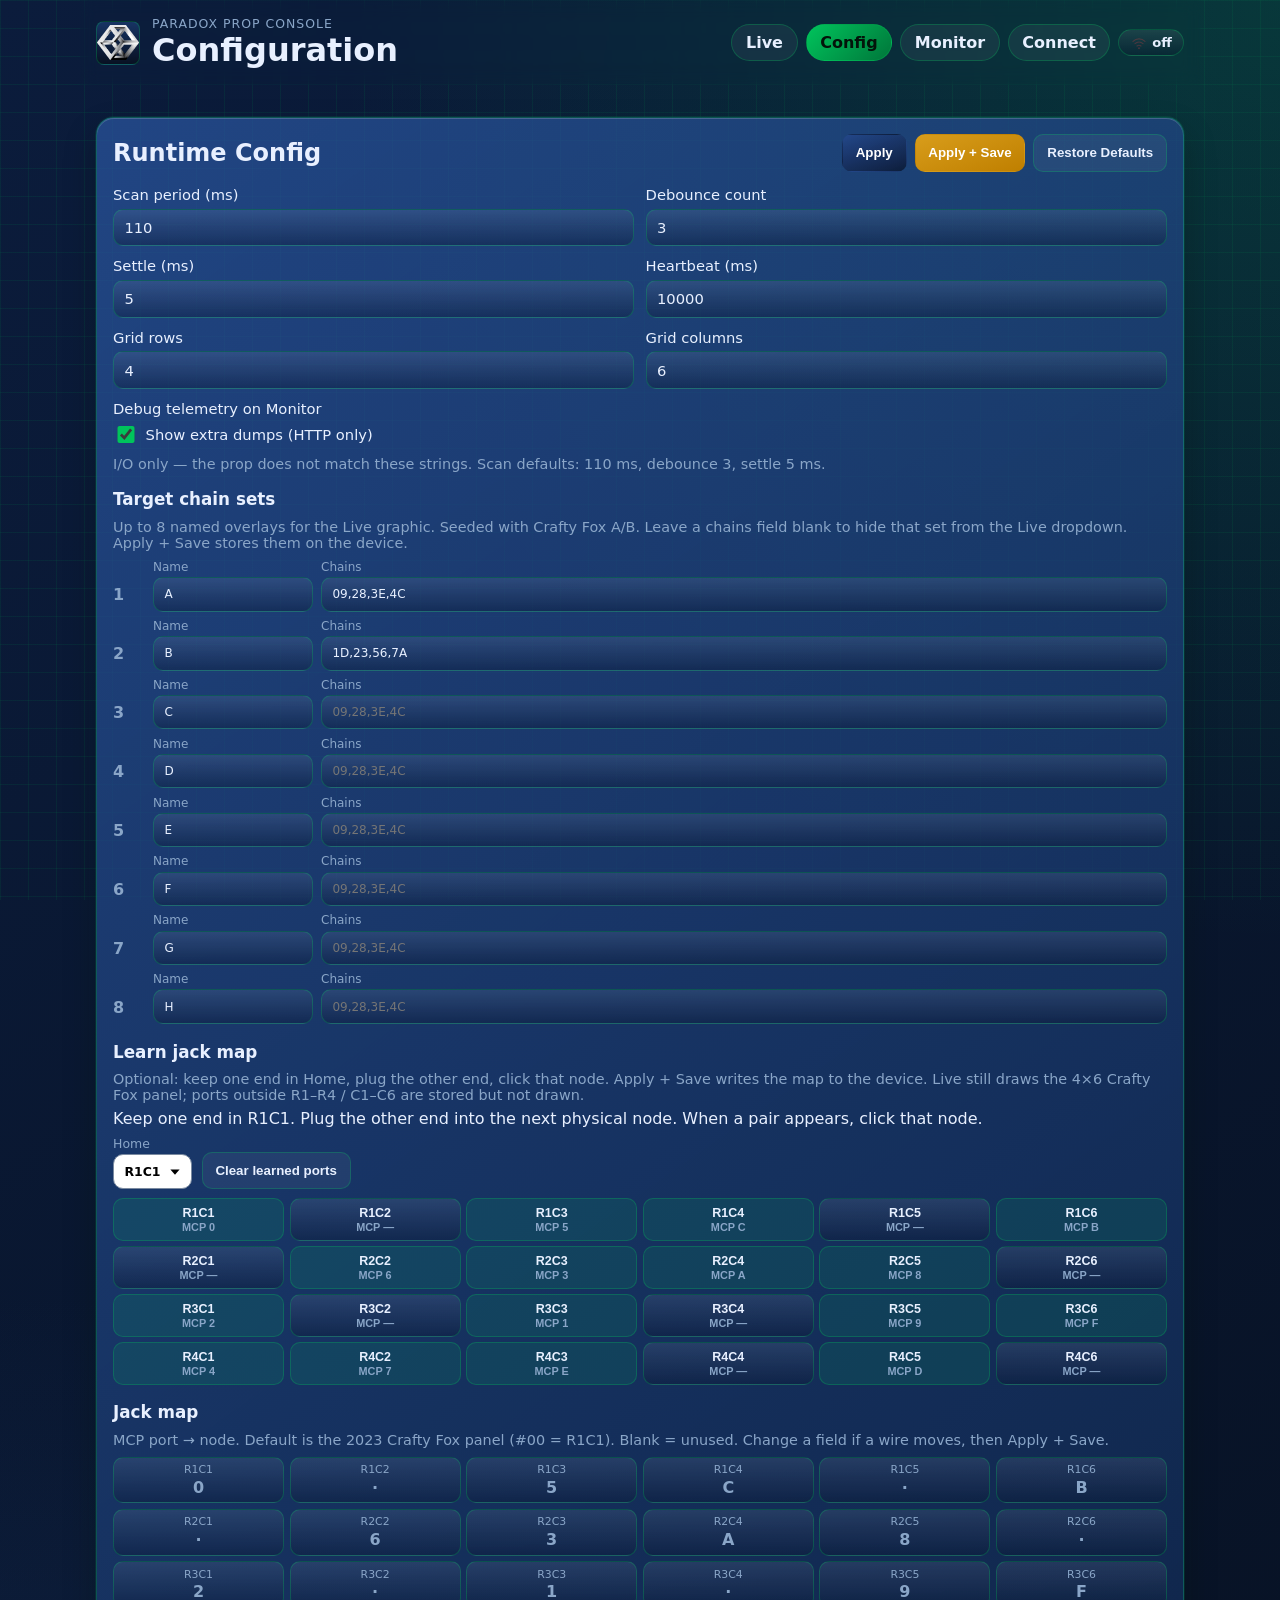
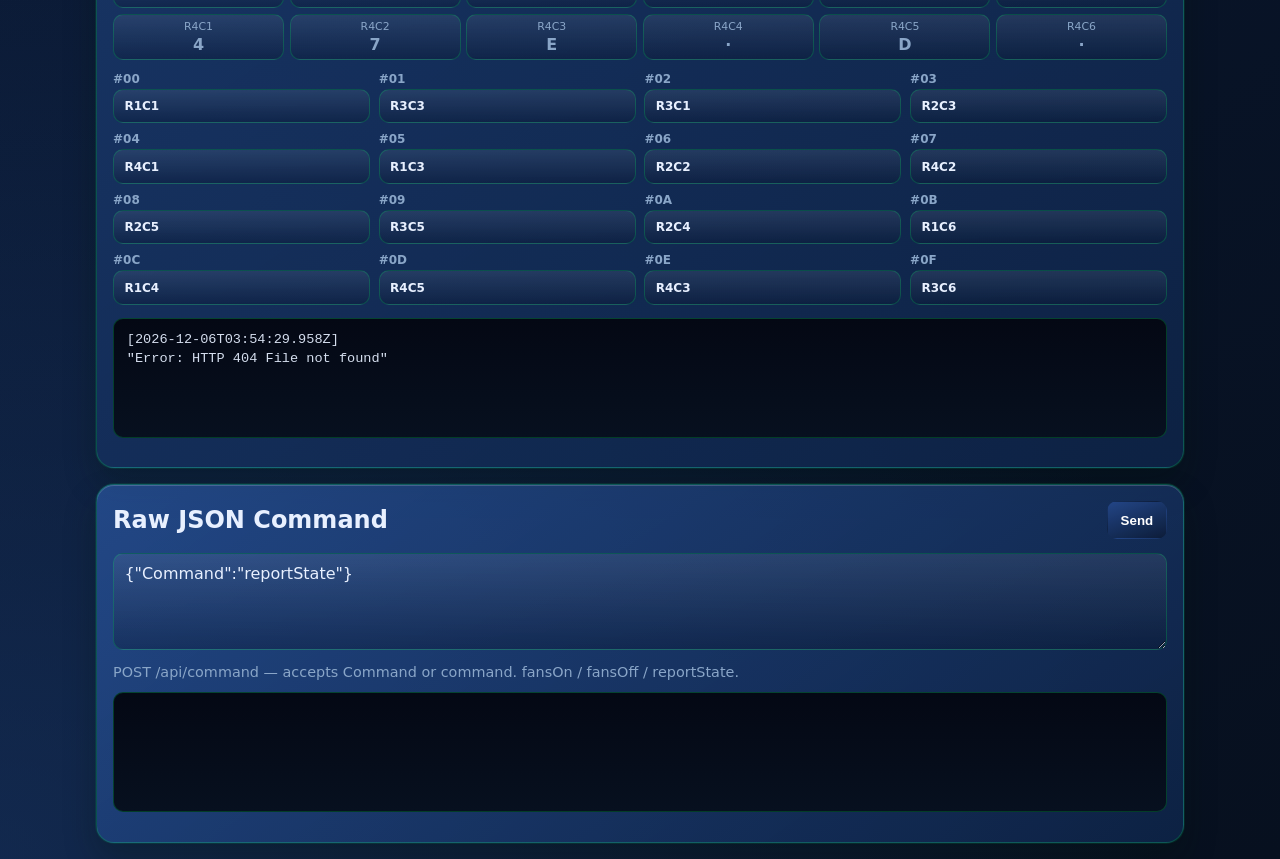
==== commit cda2201e: "Release 0.11: jack map learning, MCP BANK fix, and Live UI refresh. Co-authored-by: Cursor <cursorag" ====
--- a/main/webui/config.html
+++ b/main/webui/config.html
@@ -4,7 +4,7 @@
     <meta charset="utf-8">
     <meta name="viewport" content="width=device-width, initial-scale=1">
     <title>PX-Patch-V1 Config</title>
-    <link rel="stylesheet" href="styles.css?v=patch16">
+    <link rel="stylesheet" href="styles.css?v=patch21">
 </head>
 <body>
     <div class="bg-grid" aria-hidden="true"></div>
@@ -48,6 +48,12 @@
                 <label>Heartbeat (ms)
                     <input name="heartbeatInterval" type="number" min="100" step="100">
                 </label>
+                <label>Grid rows
+                    <input name="gridRows" type="number" min="1" max="16" step="1">
+                </label>
+                <label>Grid columns
+                    <input name="gridCols" type="number" min="1" max="16" step="1">
+                </label>
                 <label class="toggle-field">Debug telemetry on Monitor
                     <span class="toggle-row">
                         <input name="debug" type="checkbox">
@@ -59,8 +65,21 @@
             <h3 class="subhead">Target chain sets</h3>
             <p class="hint">Up to 8 named overlays for the Live graphic. Seeded with Crafty Fox A/B. Leave a chains field blank to hide that set from the Live dropdown. Apply + Save stores them on the device.</p>
             <div class="target-sets" id="targetSets"></div>
+            <h3 class="subhead">Learn jack map</h3>
+            <p class="hint">Optional: keep one end in Home, plug the other end, click that node. Apply + Save writes the map to the device. Live still draws the 4×6 Crafty Fox panel; ports outside R1–R4 / C1–C6 are stored but not drawn.</p>
+            <div class="map-learn" id="mapLearn">
+                <p class="map-learn-status" id="mapLearnStatus">Waiting for a jumper…</p>
+                <div class="map-learn-actions">
+                    <label>Home
+                        <select id="mapHomeNode"></select>
+                    </label>
+                    <button type="button" id="mapLearnClear" class="btn btn-ghost">Clear learned ports</button>
+                </div>
+                <div class="node-grid" id="nodeGrid"></div>
+            </div>
             <h3 class="subhead">Jack map</h3>
-            <p class="hint">Each silver tile has four holes (TL, BL, TR, BR). Assign MCP ports 0–F or Skip. Firmware scans ports in numeric order; this table is display-only until confirmed on the bench.</p>
+            <p class="hint">MCP port → node. Default is the 2023 Crafty Fox panel (#00 = R1C1). Blank = unused. Change a field if a wire moves, then Apply + Save.</p>
+            <div class="jack-preview" id="jackPreview" aria-hidden="true"></div>
             <div class="jack-map" id="jackMap"></div>
             <pre id="configLog" class="log"></pre>
         </section>
@@ -76,7 +95,7 @@
         </section>
     </main>
 
-    <script src="app.js?v=patch15"></script>
+    <script src="app.js?v=patch21"></script>
     <script>
         (function boot(attempt) {
             if (window.PX && typeof window.PX.pageConfig === "function") {
--- a/main/webui/styles.css
+++ b/main/webui/styles.css
@@ -1609,13 +1609,17 @@
 
 .jack-label {
     text-anchor: middle;
-    font-size: 15px;
+    font-size: 12px;
     font-weight: 800;
     fill: #102038;
     stroke: #e8edf4;
     stroke-width: 3px;
     paint-order: stroke fill;
     font-family: "Segoe UI", system-ui, sans-serif;
+}
+
+.jack-unmap {
+    opacity: 0.55;
 }
 
 .jack-skip .jack-label {
@@ -1782,38 +1786,122 @@
     border-color: transparent;
 }
 
+.map-learn-status {
+    margin: 0.35rem 0 0.5rem;
+    color: var(--text);
+}
+
+.map-learn-actions {
+    display: flex;
+    flex-wrap: wrap;
+    gap: 0.6rem;
+    align-items: end;
+    margin-bottom: 0.55rem;
+}
+
+.map-learn-actions label {
+    display: flex;
+    flex-direction: column;
+    gap: 0.2rem;
+    font-size: 0.78rem;
+    color: var(--muted);
+}
+
+.node-grid {
+    display: grid;
+    grid-template-columns: repeat(var(--node-cols, 6), minmax(0, 1fr));
+    gap: 0.35rem;
+    margin: 0.4rem 0 1rem;
+}
+
+.node-cell {
+    display: flex;
+    flex-direction: column;
+    align-items: center;
+    gap: 0.1rem;
+    border: 1px solid var(--line);
+    border-radius: 10px;
+    padding: 0.4rem 0.15rem;
+    background: var(--metric);
+    color: var(--text);
+    cursor: pointer;
+    font-size: 0.78rem;
+    font-weight: 700;
+}
+
+.node-cell small {
+    font-weight: 600;
+    font-size: 0.68rem;
+    color: var(--muted);
+}
+
+.node-cell.home {
+    box-shadow: inset 0 0 0 2px var(--cta);
+}
+
+.node-cell.assigned {
+    background: rgba(0, 196, 92, 0.12);
+}
+
+.node-cell.far {
+    box-shadow: inset 0 0 0 2px #ef4444;
+}
+
+.node-cell.no-hole {
+    opacity: 0.35;
+    cursor: default;
+}
+
+.jack-preview {
+    display: grid;
+    grid-template-columns: repeat(var(--jack-preview-cols, 6), minmax(0, 1fr));
+    gap: 0.35rem;
+    margin: 0.55rem 0 0.7rem;
+}
+
+.jack-preview-cell {
+    display: flex;
+    flex-direction: column;
+    align-items: center;
+    gap: 0.1rem;
+    border: 1px solid var(--line);
+    border-radius: 10px;
+    padding: 0.35rem 0.15rem;
+    background: var(--metric);
+    font-size: 0.68rem;
+    color: var(--muted);
+}
+
+.jack-preview-cell b {
+    font-size: 1rem;
+    color: var(--text);
+}
+
+.jack-preview-cell.empty b {
+    color: var(--muted);
+    font-weight: 600;
+}
+
 .jack-map {
     display: grid;
-    grid-template-columns: repeat(3, minmax(0, 1fr));
-    gap: 0.65rem;
-    margin-top: 0.5rem;
-}
-
-.jack-tile {
-    border: 1px solid var(--line);
-    border-radius: 12px;
-    padding: 0.55rem;
-    background: var(--metric);
-}
-
-.jack-tile h4 {
-    margin: 0 0 0.4rem;
-    font-size: 0.82rem;
-    color: var(--muted);
-}
-
-.jack-tile-grid {
-    display: grid;
-    grid-template-columns: 1fr 1fr;
-    gap: 0.35rem;
-}
-
-.jack-tile-grid label {
+    grid-template-columns: repeat(4, minmax(0, 1fr));
+    gap: 0.55rem;
+    margin-top: 0.35rem;
+}
+
+.jack-port-row {
     display: flex;
     flex-direction: column;
-    gap: 0.15rem;
-    font-size: 0.72rem;
-    color: var(--muted);
+    gap: 0.2rem;
+    margin: 0;
+    font-size: 0.75rem;
+    font-weight: 800;
+    color: var(--muted);
+}
+
+.jack-port-row input {
+    width: 100%;
+    text-transform: uppercase;
 }
 
 @media (max-width: 820px) {
@@ -1822,6 +1910,10 @@
         grid-template-columns: repeat(2, minmax(0, 1fr));
     }
 
+    .node-grid {
+        grid-template-columns: repeat(3, minmax(0, 1fr));
+    }
+
     .live-layout {
         grid-template-columns: 1fr;
     }
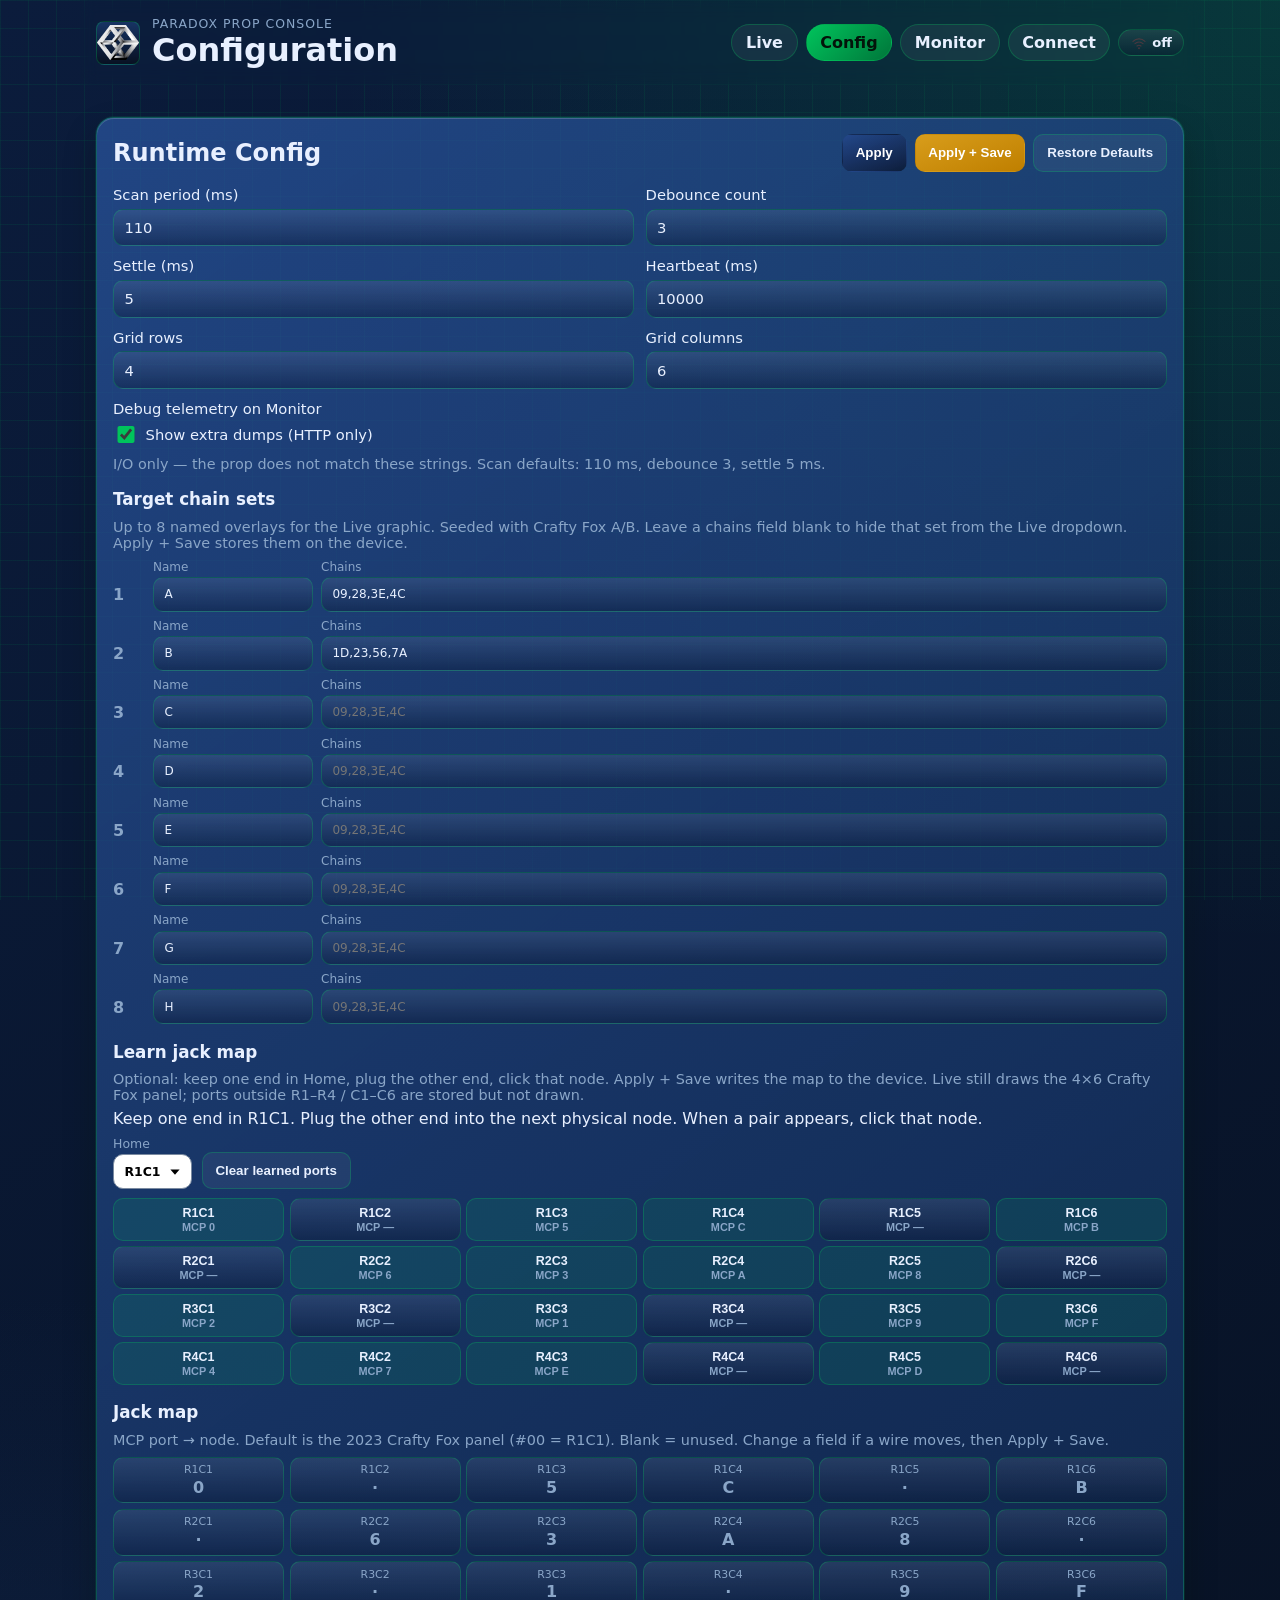
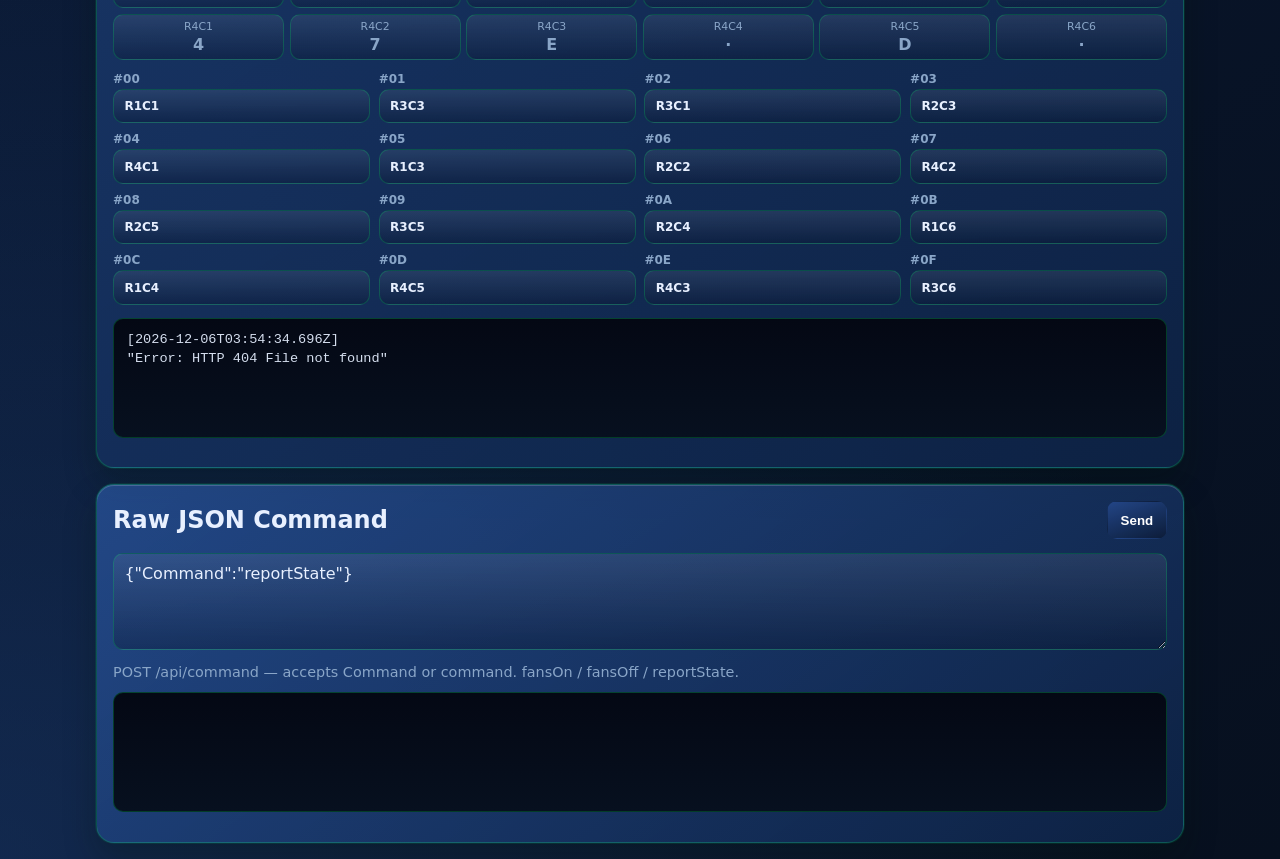
==== commit 73780d24: "Fix: start Wi-Fi before MCP; bounded queue SPI on IDF 6 (0.14). Avoid console-offline hangs when the" ====
--- a/main/webui/config.html
+++ b/main/webui/config.html
@@ -4,7 +4,7 @@
     <meta charset="utf-8">
     <meta name="viewport" content="width=device-width, initial-scale=1">
     <title>PX-Patch-V1 Config</title>
-    <link rel="stylesheet" href="styles.css?v=patch21">
+    <link rel="stylesheet" href="styles.css?v=patch22">
 </head>
 <body>
     <div class="bg-grid" aria-hidden="true"></div>
@@ -95,7 +95,7 @@
         </section>
     </main>
 
-    <script src="app.js?v=patch21"></script>
+    <script src="app.js?v=patch22"></script>
     <script>
         (function boot(attempt) {
             if (window.PX && typeof window.PX.pageConfig === "function") {
--- a/main/webui/styles.css
+++ b/main/webui/styles.css
@@ -314,6 +314,22 @@
     display: none !important;
 }
 
+.hw-banner {
+    position: sticky;
+    top: 0;
+    z-index: 80;
+    width: 100%;
+    margin: 0;
+    padding: 0.7rem 1rem;
+    background: #7f1d1d;
+    color: #fecaca;
+    font-weight: 700;
+    font-size: 0.95rem;
+    line-height: 1.35;
+    text-align: center;
+    border-bottom: 2px solid #ef4444;
+}
+
 .btn-grid {
     display: grid;
     grid-template-columns: repeat(2, minmax(0, 1fr));
